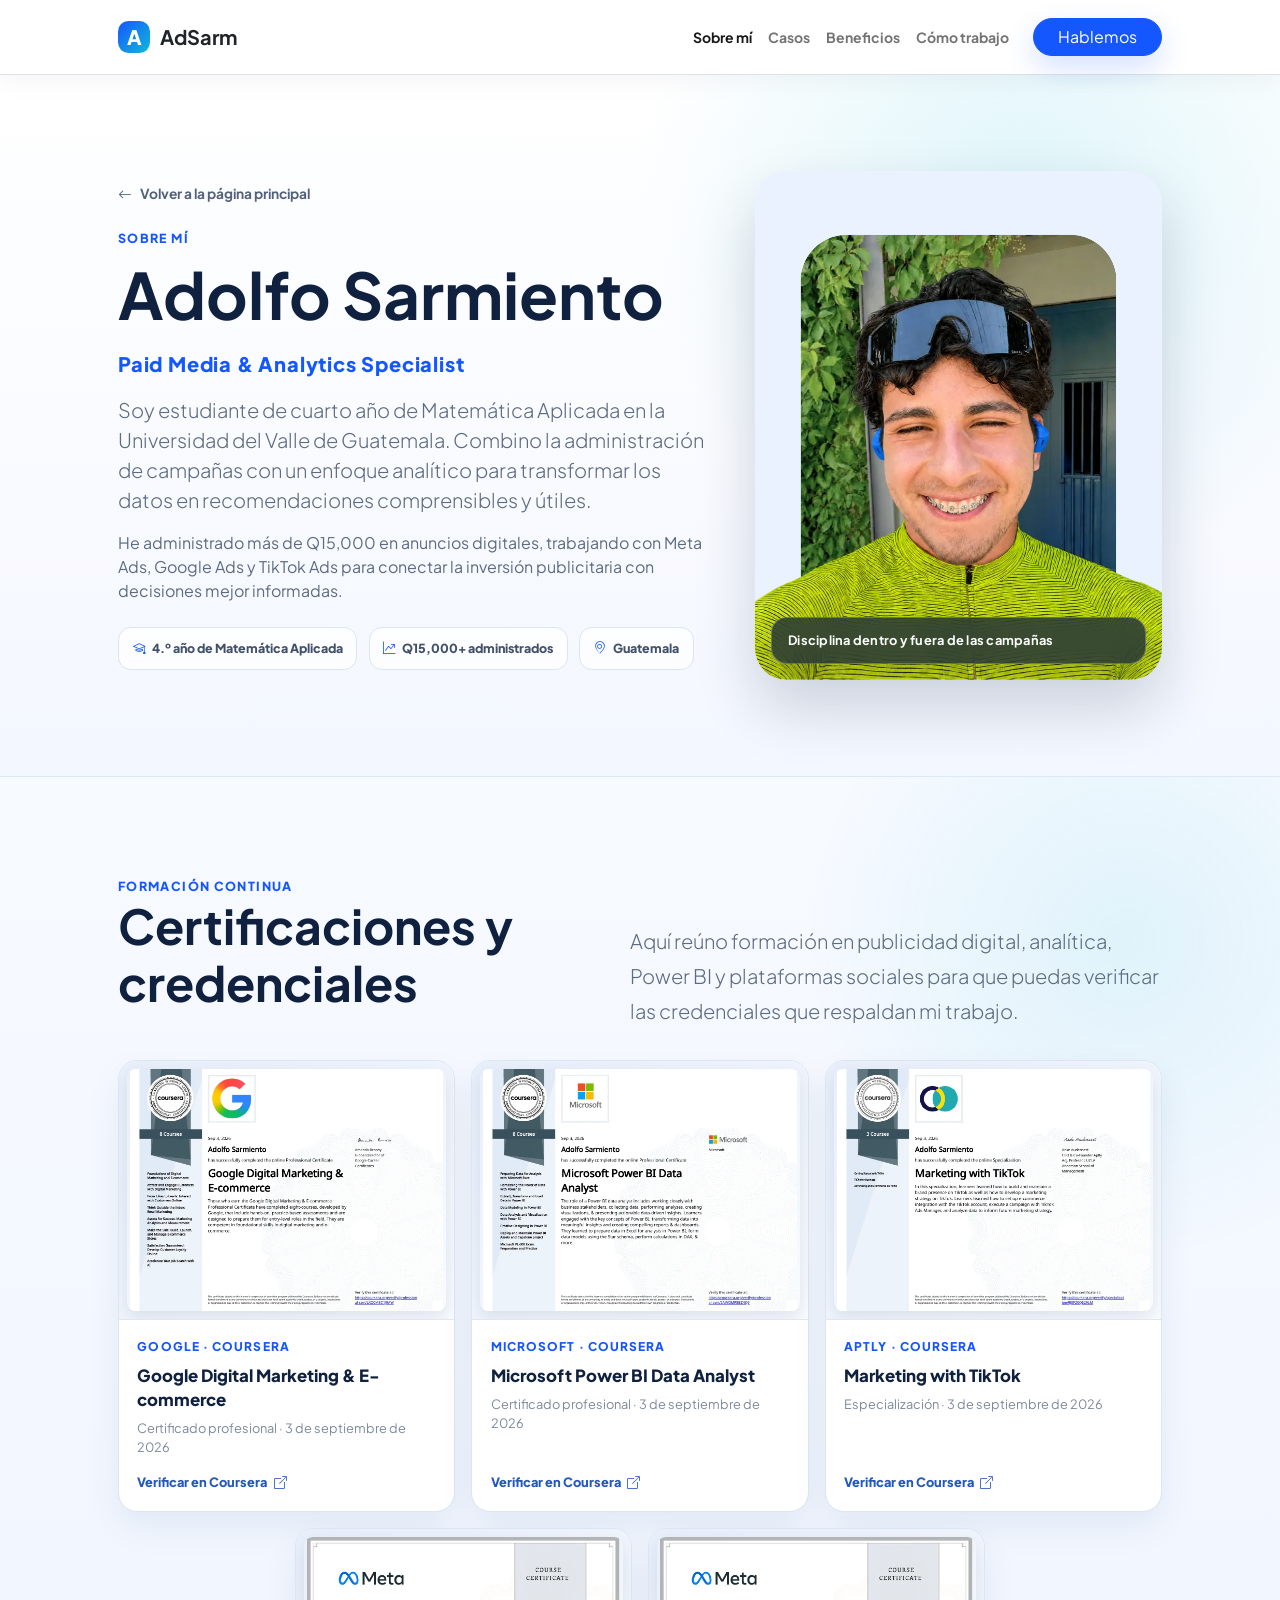
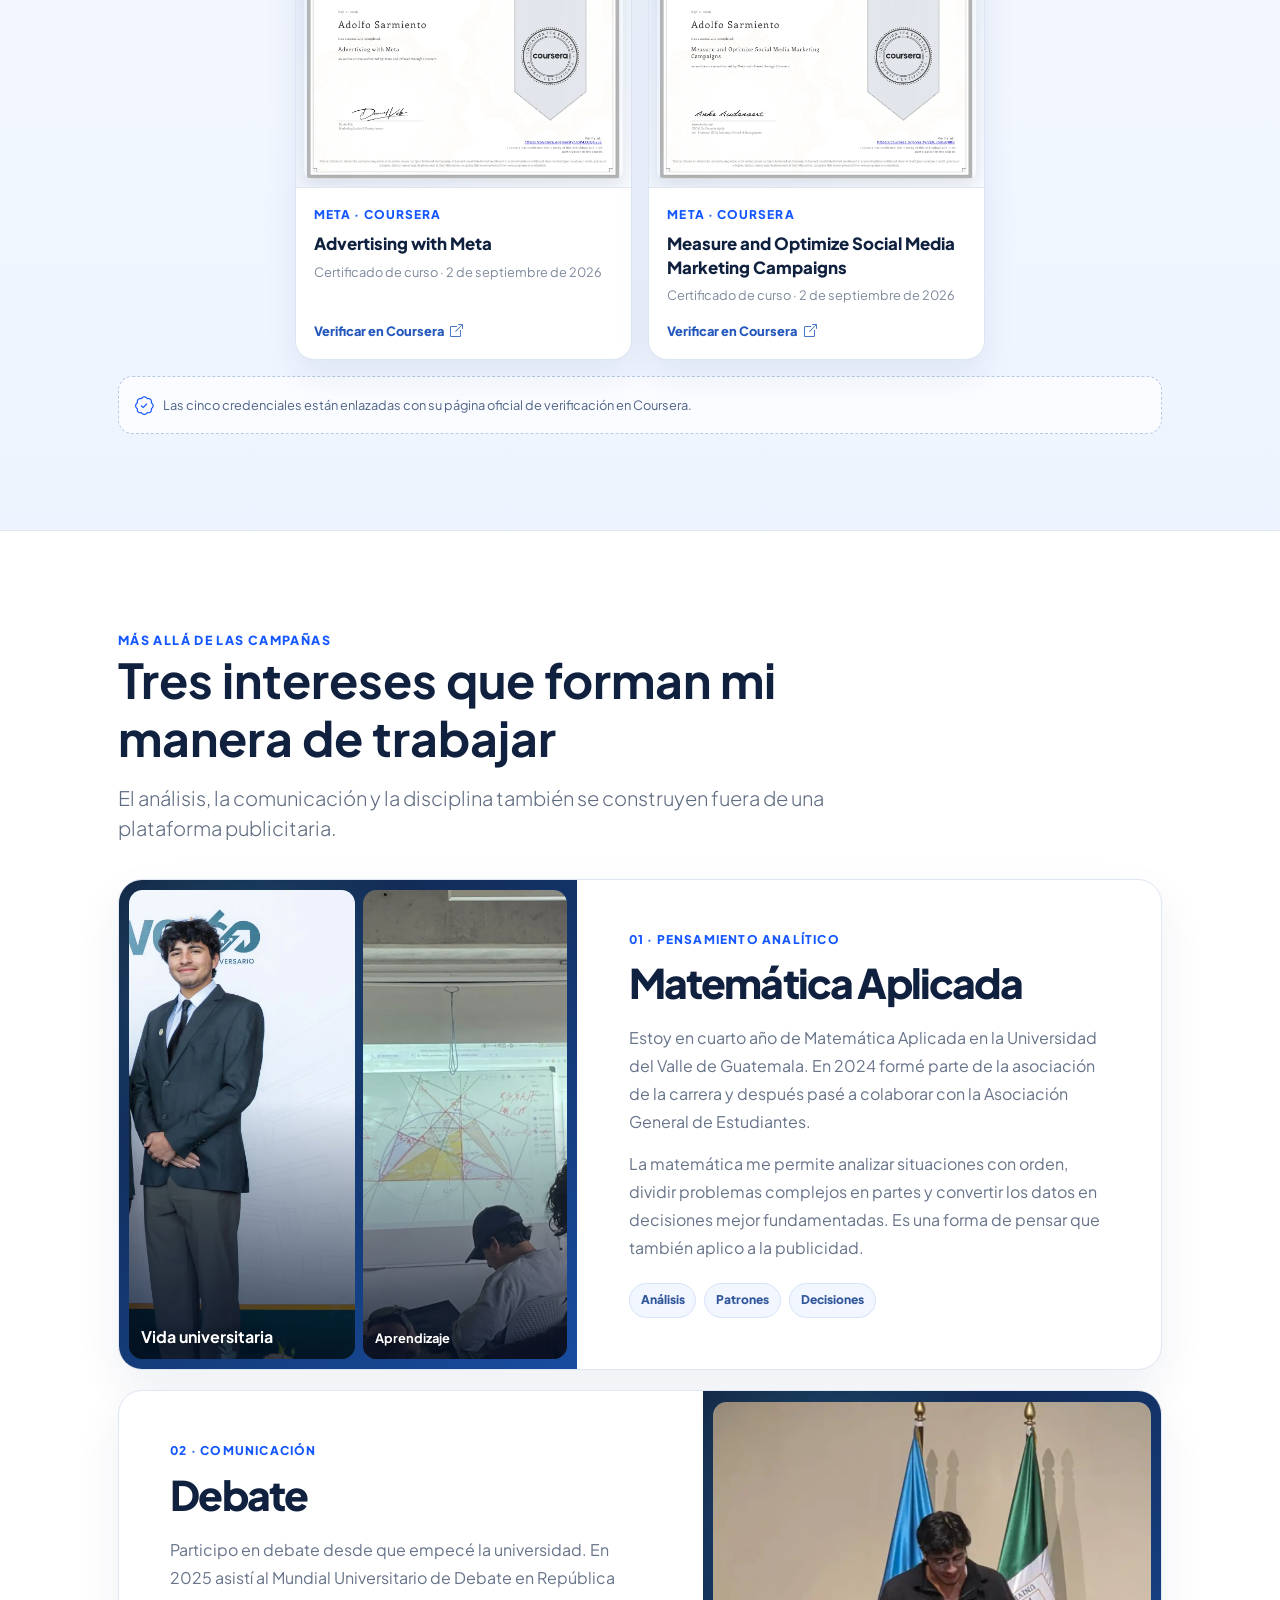
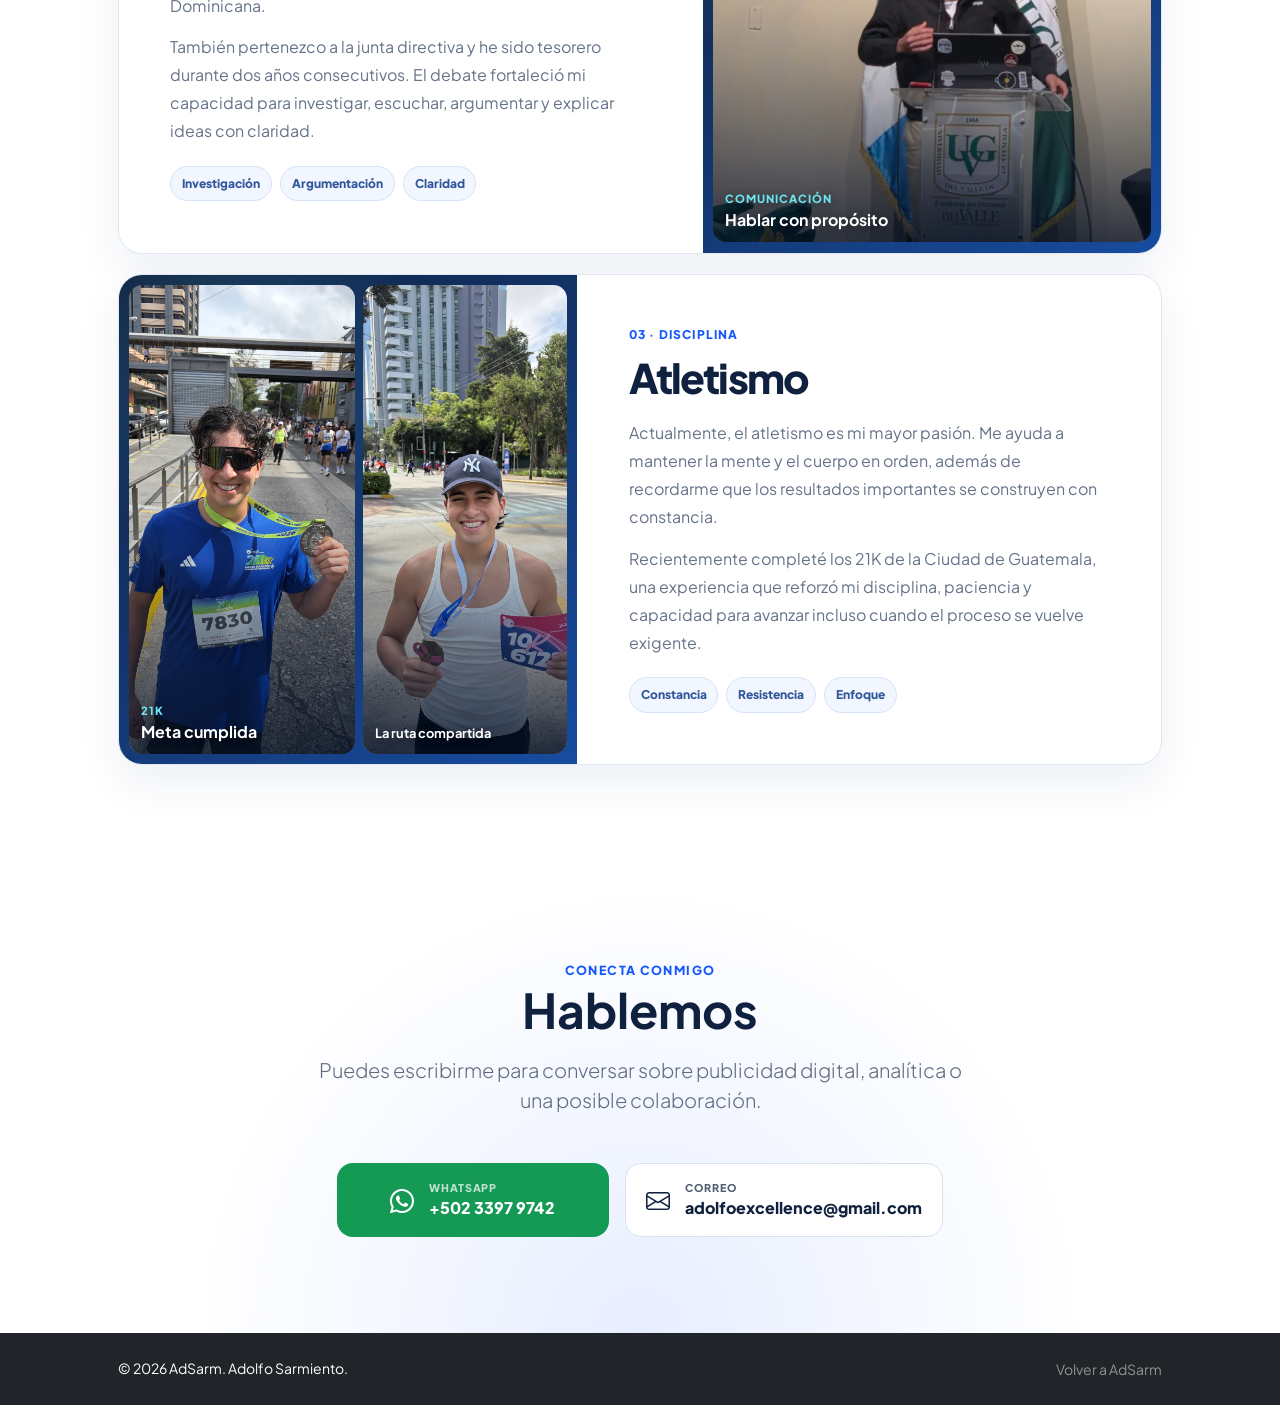
==== sobre-mi.html @ 0e74d07d "Add files via upload" ====
<!DOCTYPE html>
<html lang="es">
    <head>
        <meta charset="utf-8" />
        <meta name="viewport" content="width=device-width, initial-scale=1, shrink-to-fit=no" />
        <meta name="description" content="Conoce a Adolfo Sarmiento, estudiante de Matemática Aplicada y especialista en publicidad digital y analítica." />
        <meta name="author" content="Adolfo Sarmiento" />
        <meta name="theme-color" content="#153c8f" />
        <meta property="og:title" content="Sobre mí | Adolfo Sarmiento · AdSarm" />
        <meta property="og:description" content="Matemática aplicada, publicidad digital y análisis de datos para tomar mejores decisiones." />
        <meta property="og:type" content="profile" />
        <title>Sobre mí | Adolfo Sarmiento · AdSarm</title>
        <link rel="icon" type="image/x-icon" href="assets/favicon.ico" />
        <link rel="preconnect" href="https://fonts.googleapis.com" />
        <link rel="preconnect" href="https://fonts.gstatic.com" crossorigin />
        <link href="https://fonts.googleapis.com/css2?family=Plus+Jakarta+Sans:wght@400;500;600;700;800&amp;display=swap" rel="stylesheet" />
        <link href="https://cdn.jsdelivr.net/npm/bootstrap-icons@1.8.1/font/bootstrap-icons.css" rel="stylesheet" />
        <link href="css/styles.css" rel="stylesheet" />
    </head>
    <body class="d-flex flex-column h-100 service-site">
        <main class="flex-shrink-0">
            <nav class="navbar navbar-expand-lg navbar-light bg-white py-3 sticky-top border-bottom">
                <div class="container px-4 px-lg-5">
                    <a class="navbar-brand" href="index.html#inicio" aria-label="Ir al inicio">
                        <span class="brand-mark">A</span>
                        <span class="fw-bolder text-dark">AdSarm</span>
                    </a>
                    <button class="navbar-toggler" type="button" data-bs-toggle="collapse" data-bs-target="#mainNav" aria-controls="mainNav" aria-expanded="false" aria-label="Abrir navegación">
                        <span class="navbar-toggler-icon"></span>
                    </button>
                    <div class="collapse navbar-collapse" id="mainNav">
                        <ul class="navbar-nav ms-auto mb-2 mb-lg-0 small fw-bolder align-items-lg-center">
                            <li class="nav-item"><a class="nav-link active" href="sobre-mi.html" aria-current="page">Sobre mí</a></li>
                            <li class="nav-item"><a class="nav-link" href="index.html#casos">Casos</a></li>
                            <li class="nav-item"><a class="nav-link" href="index.html#beneficios">Beneficios</a></li>
                            <li class="nav-item"><a class="nav-link" href="index.html#metodo">Cómo trabajo</a></li>
                            <li class="nav-item ms-lg-3"><a class="btn btn-primary rounded-pill px-4" href="https://wa.me/50233979742?text=Hola%20Adolfo%2C%20quiero%20conversar%20sobre%20mis%20campañas." target="_blank" rel="noopener">Hablemos</a></li>
                        </ul>
                    </div>
                </div>
            </nav>

            <header class="about-page-hero">
                <div class="container px-4 px-lg-5 py-5">
                    <div class="row gx-5 gy-5 align-items-center py-lg-5">
                        <div class="col-lg-7">
                            <a class="back-link" href="index.html#sobre-mi"><i class="bi bi-arrow-left me-2"></i>Volver a la página principal</a>
                            <span class="section-kicker d-block mt-4 mb-2">Sobre mí</span>
                            <h1 class="display-3 fw-bolder mb-3">Adolfo Sarmiento</h1>
                            <p class="profile-role fs-5">Paid Media &amp; Analytics Specialist</p>
                            <p class="lead text-muted">Soy estudiante de cuarto año de Matemática Aplicada en la Universidad del Valle de Guatemala. Combino la administración de campañas con un enfoque analítico para transformar los datos en recomendaciones comprensibles y útiles.</p>
                            <p class="text-muted mb-4">He administrado más de Q15,000 en anuncios digitales, trabajando con Meta Ads, Google Ads y TikTok Ads para conectar la inversión publicitaria con decisiones mejor informadas.</p>
                            <div class="about-facts">
                                <span><i class="bi bi-mortarboard"></i> 4.º año de Matemática Aplicada</span>
                                <span><i class="bi bi-graph-up-arrow"></i> Q15,000+ administrados</span>
                                <span><i class="bi bi-geo-alt"></i> Guatemala</span>
                            </div>
                        </div>
                        <div class="col-lg-5">
                            <div class="portrait-photo">
                                <img src="assets/adolfo-portada.webp" width="1000" height="1000" alt="Adolfo Sarmiento sonriendo con indumentaria deportiva" />
                                <div class="portrait-caption"><span>Disciplina dentro y fuera de las campañas</span></div>
                            </div>
                        </div>
                    </div>
                </div>
            </header>

            <section class="py-5 certifications-section" id="certificaciones">
                <div class="container px-4 px-lg-5 py-lg-5">
                    <div class="certifications-heading">
                        <div>
                            <span class="section-kicker">Formación continua</span>
                            <h2 class="display-5 fw-bolder mb-3">Certificaciones y credenciales</h2>
                        </div>
                        <p class="lead text-muted mb-0">Aquí reúno formación en publicidad digital, analítica, Power BI y plataformas sociales para que puedas verificar las credenciales que respaldan mi trabajo.</p>
                    </div>

                    <div class="certification-grid" aria-label="Certificaciones profesionales de Adolfo Sarmiento">
                        <article class="certification-card">
                            <a class="certificate-preview" href="https://coursera.org/verify/professional-cert/LXO0M3C1J9AW" target="_blank" rel="noopener noreferrer" aria-label="Verificar Google Digital Marketing y E-commerce en Coursera">
                                <img src="assets/certificado-google-marketing.webp" width="1210" height="935" loading="lazy" decoding="async" alt="Certificado profesional Google Digital Marketing y E-commerce otorgado a Adolfo Sarmiento" />
                            </a>
                            <div class="certification-card-copy"><small>GOOGLE · COURSERA</small><h3>Google Digital Marketing &amp; E-commerce</h3><p>Certificado profesional · 3 de septiembre de 2026</p><a href="https://coursera.org/verify/professional-cert/LXO0M3C1J9AW" target="_blank" rel="noopener noreferrer">Verificar en Coursera <i class="bi bi-box-arrow-up-right"></i></a></div>
                        </article>
                        <article class="certification-card">
                            <a class="certificate-preview" href="https://coursera.org/verify/professional-cert/2AWOMR5BZ4Q9" target="_blank" rel="noopener noreferrer" aria-label="Verificar Microsoft Power BI Data Analyst en Coursera">
                                <img src="assets/certificado-microsoft-power-bi.webp" width="1210" height="935" loading="lazy" decoding="async" alt="Certificado profesional Microsoft Power BI Data Analyst otorgado a Adolfo Sarmiento" />
                            </a>
                            <div class="certification-card-copy"><small>MICROSOFT · COURSERA</small><h3>Microsoft Power BI Data Analyst</h3><p>Certificado profesional · 3 de septiembre de 2026</p><a href="https://coursera.org/verify/professional-cert/2AWOMR5BZ4Q9" target="_blank" rel="noopener noreferrer">Verificar en Coursera <i class="bi bi-box-arrow-up-right"></i></a></div>
                        </article>
                        <article class="certification-card">
                            <a class="certificate-preview" href="https://coursera.org/verify/specialization/9J0F20Q629LM" target="_blank" rel="noopener noreferrer" aria-label="Verificar Marketing with TikTok en Coursera">
                                <img src="assets/certificado-tiktok-marketing.webp" width="1210" height="935" loading="lazy" decoding="async" alt="Certificado de especialización Marketing with TikTok otorgado a Adolfo Sarmiento" />
                            </a>
                            <div class="certification-card-copy"><small>APTLY · COURSERA</small><h3>Marketing with TikTok</h3><p>Especialización · 3 de septiembre de 2026</p><a href="https://coursera.org/verify/specialization/9J0F20Q629LM" target="_blank" rel="noopener noreferrer">Verificar en Coursera <i class="bi bi-box-arrow-up-right"></i></a></div>
                        </article>
                        <article class="certification-card">
                            <a class="certificate-preview" href="https://coursera.org/verify/7DP43XIQUY82" target="_blank" rel="noopener noreferrer" aria-label="Verificar Advertising with Meta en Coursera">
                                <img src="assets/certificado-meta-advertising.webp" width="1210" height="935" loading="lazy" decoding="async" alt="Certificado Advertising with Meta otorgado a Adolfo Sarmiento" />
                            </a>
                            <div class="certification-card-copy"><small>META · COURSERA</small><h3>Advertising with Meta</h3><p>Certificado de curso · 2 de septiembre de 2026</p><a href="https://coursera.org/verify/7DP43XIQUY82" target="_blank" rel="noopener noreferrer">Verificar en Coursera <i class="bi bi-box-arrow-up-right"></i></a></div>
                        </article>
                        <article class="certification-card">
                            <a class="certificate-preview" href="https://coursera.org/verify/ZJXCR6BGQ8BB" target="_blank" rel="noopener noreferrer" aria-label="Verificar Measure and Optimize Social Media Marketing Campaigns en Coursera">
                                <img src="assets/certificado-meta-optimizacion.webp" width="1210" height="935" loading="lazy" decoding="async" alt="Certificado Measure and Optimize Social Media Marketing Campaigns otorgado a Adolfo Sarmiento" />
                            </a>
                            <div class="certification-card-copy"><small>META · COURSERA</small><h3>Measure and Optimize Social Media Marketing Campaigns</h3><p>Certificado de curso · 2 de septiembre de 2026</p><a href="https://coursera.org/verify/ZJXCR6BGQ8BB" target="_blank" rel="noopener noreferrer">Verificar en Coursera <i class="bi bi-box-arrow-up-right"></i></a></div>
                        </article>
                    </div>
                    <div class="certification-note"><i class="bi bi-patch-check"></i><span>Las cinco credenciales están enlazadas con su página oficial de verificación en Coursera.</span></div>
                </div>
            </section>

            <section class="py-5 interests-section" id="intereses">
                <div class="container px-4 px-lg-5 py-lg-5">
                    <div class="interests-heading">
                        <span class="section-kicker">Más allá de las campañas</span>
                        <h2 class="display-5 fw-bolder mb-3">Tres intereses que forman mi manera de trabajar</h2>
                        <p class="lead text-muted mb-0">El análisis, la comunicación y la disciplina también se construyen fuera de una plataforma publicitaria.</p>
                    </div>

                    <div class="interest-stories">
                        <article class="interest-story">
                            <div class="interest-gallery interest-gallery-split" aria-label="Galería de Matemática Aplicada">
                                <figure class="interest-gallery-item interest-gallery-main interest-gallery-math-event">
                                    <img src="assets/interes-matematica-evento.webp" width="1020" height="1800" loading="lazy" decoding="async" alt="Adolfo Sarmiento durante una actividad universitaria" />
                                    <figcaption><strong>Vida universitaria</strong></figcaption>
                                </figure>
                                <figure class="interest-gallery-item interest-gallery-inset interest-gallery-math-class">
                                    <img src="assets/interes-matematica-clase.webp" width="812" height="1505" loading="lazy" decoding="async" alt="Adolfo Sarmiento en una clase universitaria con un pizarrón matemático al fondo" />
                                    <figcaption><strong>Aprendizaje</strong></figcaption>
                                </figure>
                            </div>
                            <div class="interest-story-copy">
                                <span class="interest-index">01 · PENSAMIENTO ANALÍTICO</span>
                                <h3>Matemática Aplicada</h3>
                                <p>Estoy en cuarto año de Matemática Aplicada en la Universidad del Valle de Guatemala. En 2024 formé parte de la asociación de la carrera y después pasé a colaborar con la Asociación General de Estudiantes.</p>
                                <p>La matemática me permite analizar situaciones con orden, dividir problemas complejos en partes y convertir los datos en decisiones mejor fundamentadas. Es una forma de pensar que también aplico a la publicidad.</p>
                                <div class="interest-tags"><span>Análisis</span><span>Patrones</span><span>Decisiones</span></div>
                            </div>
                        </article>

                        <article class="interest-story interest-story-reverse">
                            <div class="interest-gallery interest-gallery-single interest-gallery-debate" aria-label="Fotografía de Debate">
                                <figure class="interest-gallery-item interest-gallery-main">
                                    <img src="assets/interes-debate.webp" width="827" height="1402" loading="lazy" decoding="async" alt="Adolfo Sarmiento hablando desde un podio en una actividad universitaria" />
                                    <figcaption><small>COMUNICACIÓN</small><strong>Hablar con propósito</strong></figcaption>
                                </figure>
                            </div>
                            <div class="interest-story-copy">
                                <span class="interest-index">02 · COMUNICACIÓN</span>
                                <h3>Debate</h3>
                                <p>Participo en debate desde que empecé la universidad. En 2025 asistí al Mundial Universitario de Debate en República Dominicana.</p>
                                <p>También pertenezco a la junta directiva y he sido tesorero durante dos años consecutivos. El debate fortaleció mi capacidad para investigar, escuchar, argumentar y explicar ideas con claridad.</p>
                                <div class="interest-tags"><span>Investigación</span><span>Argumentación</span><span>Claridad</span></div>
                            </div>
                        </article>

                        <article class="interest-story">
                            <div class="interest-gallery interest-gallery-split interest-gallery-athletics" aria-label="Galería de Atletismo">
                                <figure class="interest-gallery-item interest-gallery-main">
                                    <img src="assets/interes-atletismo.webp" width="1350" height="1800" loading="lazy" decoding="async" alt="Adolfo Sarmiento con su medalla después de completar una carrera de 21 kilómetros" />
                                    <figcaption><small>21K</small><strong>Meta cumplida</strong></figcaption>
                                </figure>
                                <figure class="interest-gallery-item interest-gallery-inset">
                                    <img src="assets/interes-atletismo-carrera.webp" width="1350" height="1800" loading="lazy" decoding="async" alt="Otro momento de la experiencia compartida durante la carrera" />
                                    <figcaption><strong>La ruta compartida</strong></figcaption>
                                </figure>
                            </div>
                            <div class="interest-story-copy">
                                <span class="interest-index">03 · DISCIPLINA</span>
                                <h3>Atletismo</h3>
                                <p>Actualmente, el atletismo es mi mayor pasión. Me ayuda a mantener la mente y el cuerpo en orden, además de recordarme que los resultados importantes se construyen con constancia.</p>
                                <p>Recientemente completé los 21K de la Ciudad de Guatemala, una experiencia que reforzó mi disciplina, paciencia y capacidad para avanzar incluso cuando el proceso se vuelve exigente.</p>
                                <div class="interest-tags"><span>Constancia</span><span>Resistencia</span><span>Enfoque</span></div>
                            </div>
                        </article>
                    </div>
                </div>
            </section>

            <section class="py-5 contact-section">
                <div class="container px-4 px-lg-5 py-lg-5 text-center">
                    <span class="section-kicker">Conecta conmigo</span>
                    <h2 class="display-5 fw-bolder mb-3">Hablemos</h2>
                    <p class="lead text-muted mx-auto mb-5 contact-copy">Puedes escribirme para conversar sobre publicidad digital, analítica o una posible colaboración.</p>
                    <div class="d-flex flex-column flex-md-row justify-content-center gap-3">
                        <a class="contact-button whatsapp" href="https://wa.me/50233979742?text=Hola%20Adolfo%2C%20quiero%20conversar%20contigo." target="_blank" rel="noopener"><i class="bi bi-whatsapp"></i><span><small>WhatsApp</small>+502 3397 9742</span></a>
                        <a class="contact-button email" href="mailto:adolfoexcellence@gmail.com"><i class="bi bi-envelope"></i><span><small>Correo</small>adolfoexcellence@gmail.com</span></a>
                    </div>
                </div>
            </section>
        </main>

        <footer class="bg-dark text-white py-4 mt-auto">
            <div class="container px-4 px-lg-5">
                <div class="row align-items-center justify-content-between flex-column flex-sm-row gap-3">
                    <div class="col-auto"><div class="small m-0">© 2026 AdSarm. Adolfo Sarmiento.</div></div>
                    <div class="col-auto"><a class="small text-white-50 footer-link" href="index.html#inicio">Volver a AdSarm</a></div>
                </div>
            </div>
        </footer>
        <script src="https://cdn.jsdelivr.net/npm/bootstrap@5.2.3/dist/js/bootstrap.bundle.min.js"></script>
        <script src="js/scripts.js"></script>
    </body>
</html>
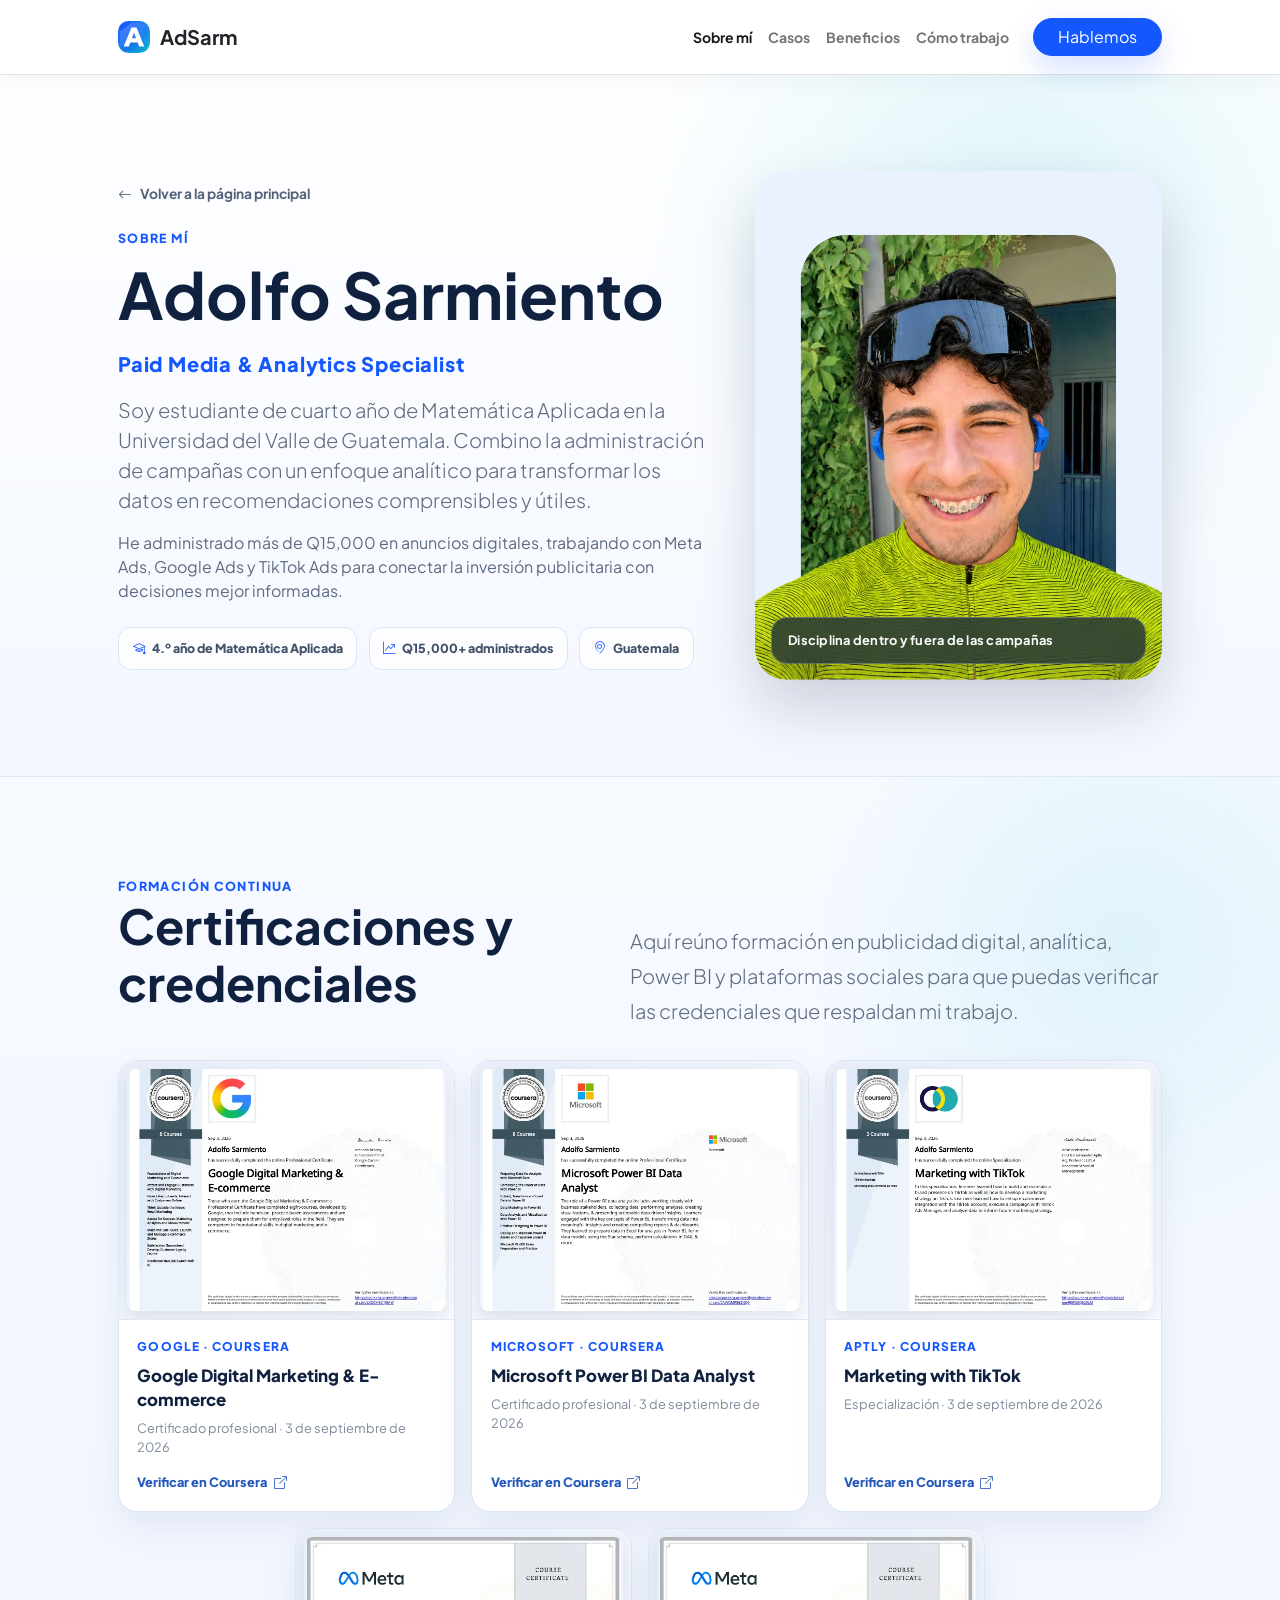
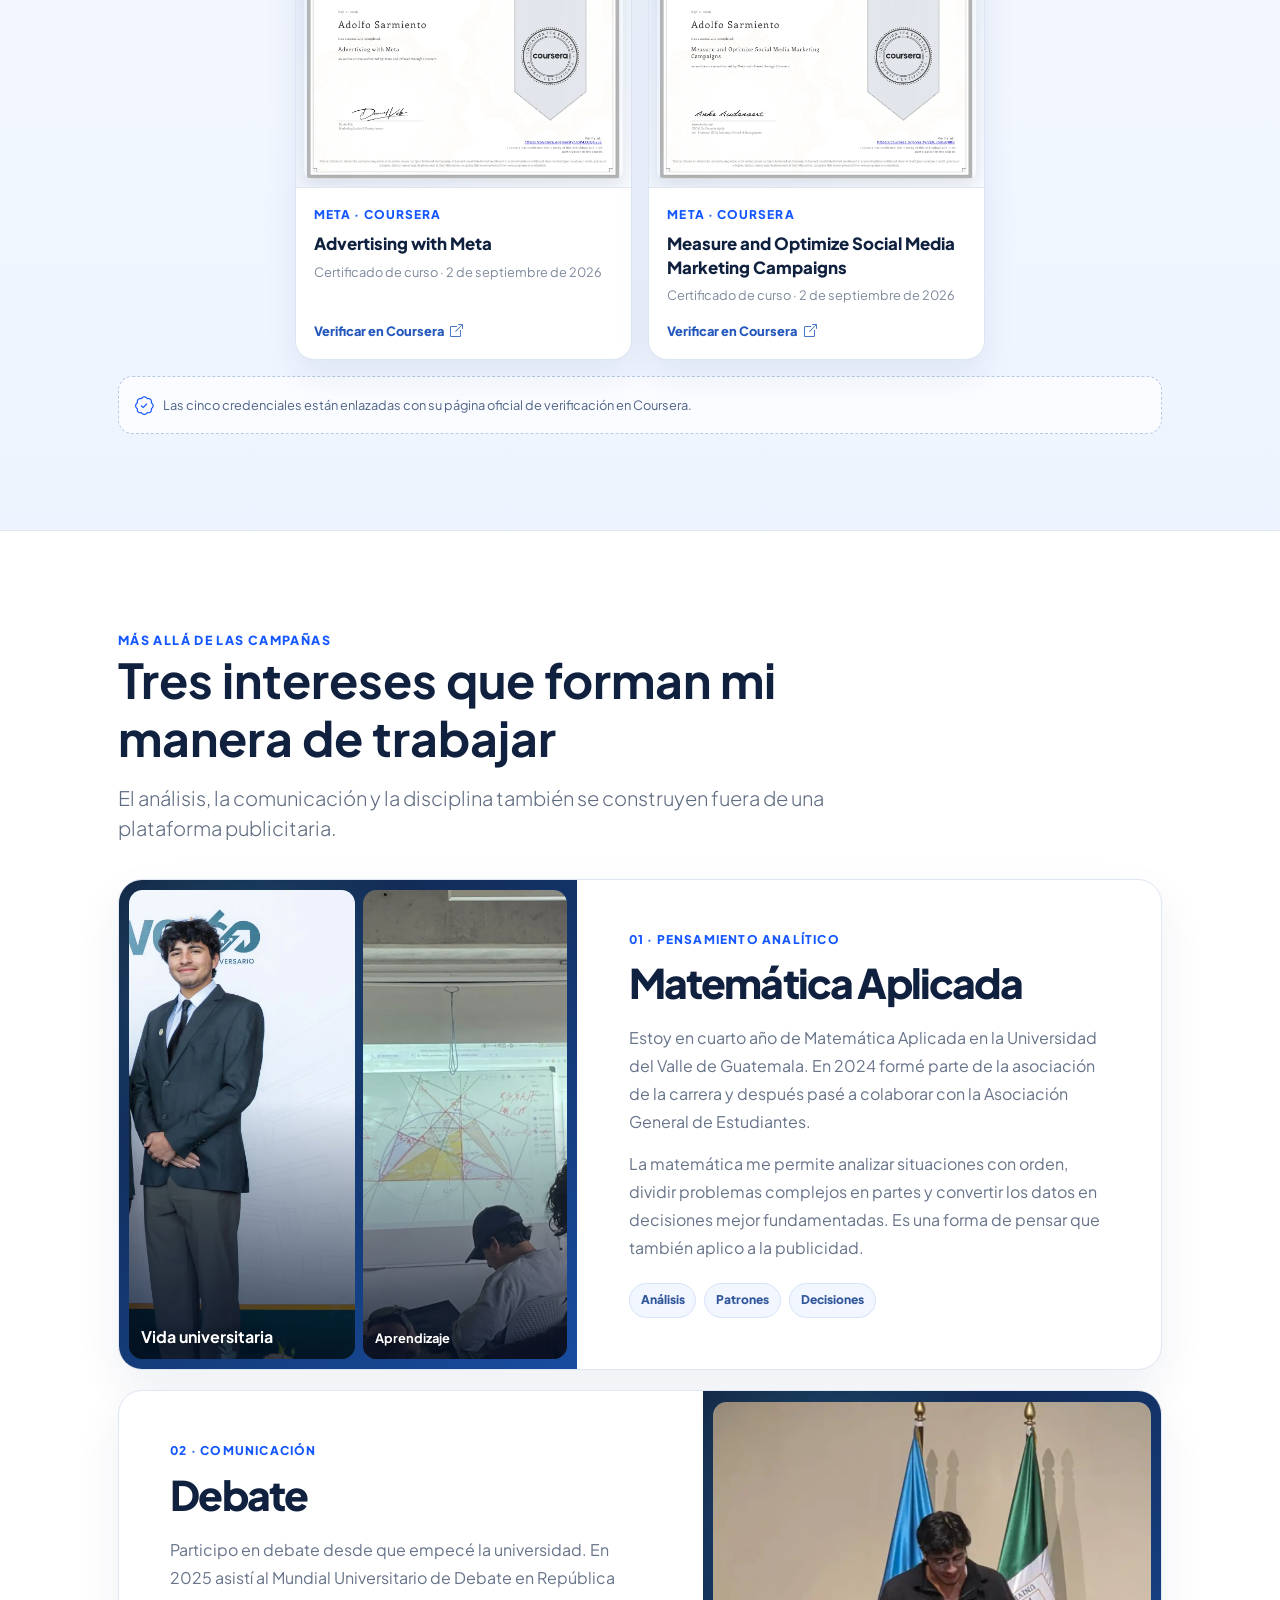
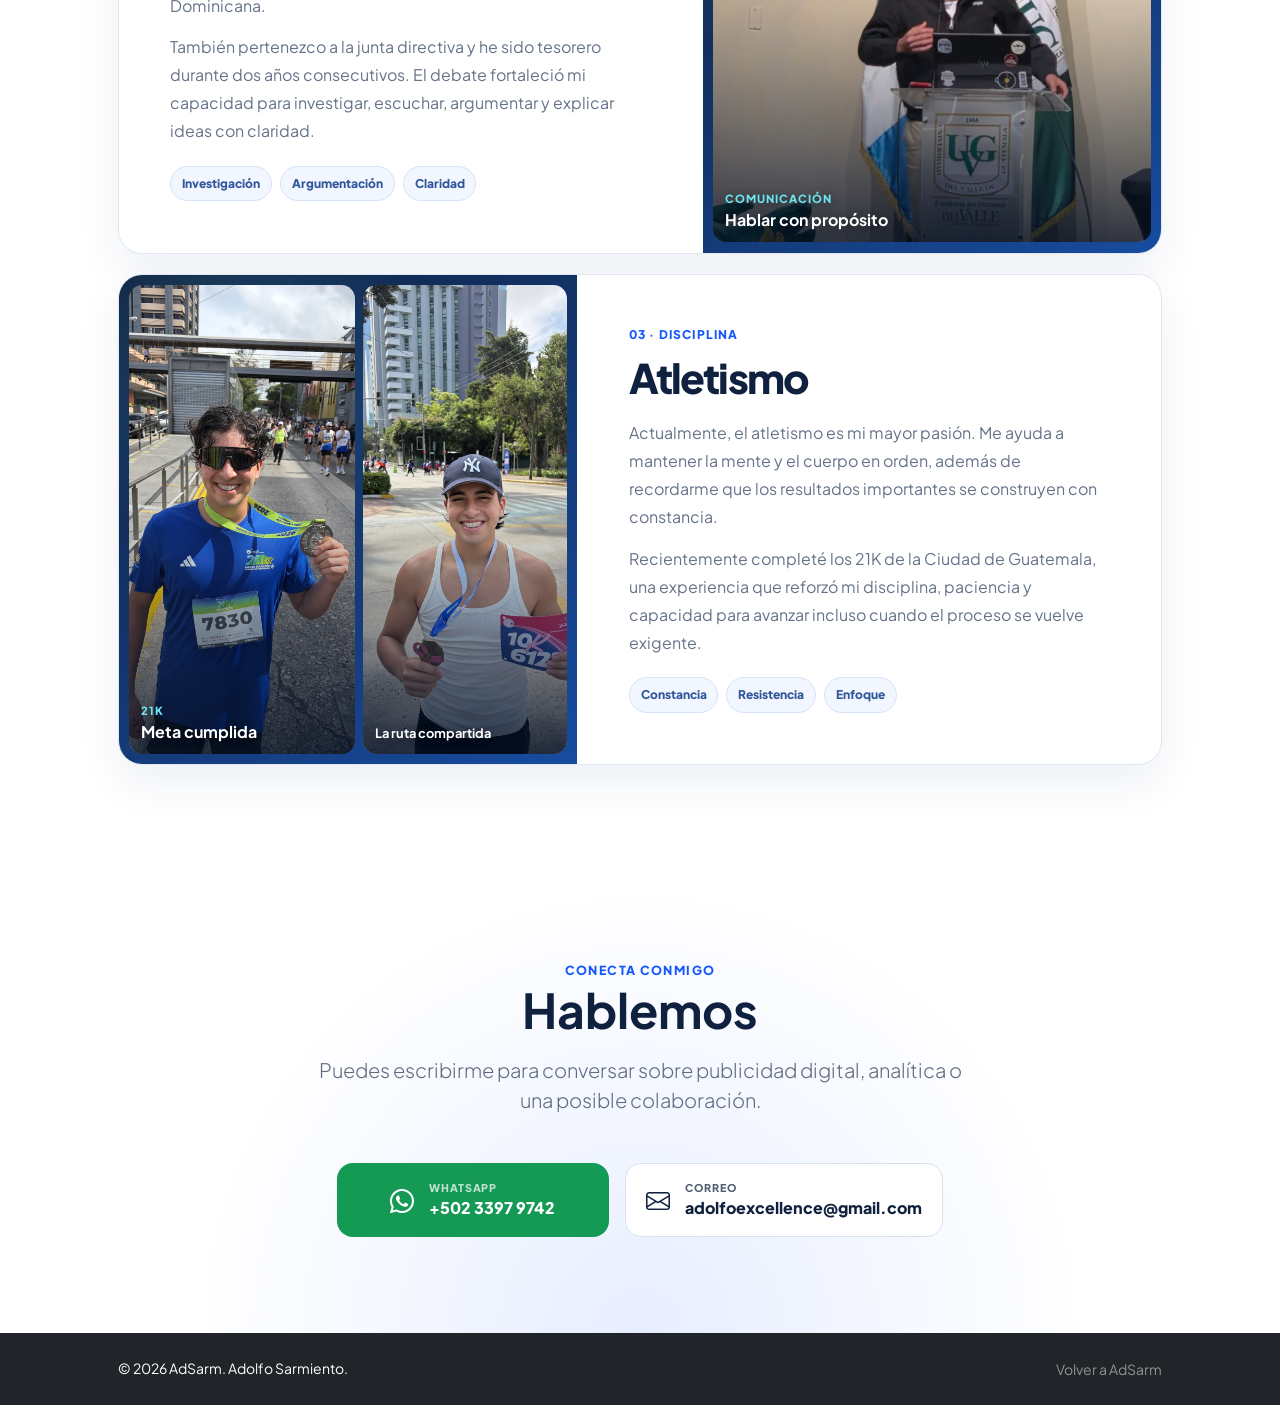
==== commit 7bf1d4a6: "Add favicon and update navbar brand image" ====
--- a/sobre-mi.html
+++ b/sobre-mi.html
@@ -1,6 +1,9 @@
 <!DOCTYPE html>
 <html lang="es">
     <head>
+        <link rel="icon" href="assets/favicon.ico?v=3" sizes="any">
+        <link rel="icon" type="image/svg+xml" href="assets/adsarm-icon.svg?v=3">
+        <link rel="apple-touch-icon" href="assets/apple-touch-icon.png?v=3">
         <meta charset="utf-8" />
         <meta name="viewport" content="width=device-width, initial-scale=1, shrink-to-fit=no" />
         <meta name="description" content="Conoce a Adolfo Sarmiento, estudiante de Matemática Aplicada y especialista en publicidad digital y analítica." />
@@ -22,7 +25,7 @@
             <nav class="navbar navbar-expand-lg navbar-light bg-white py-3 sticky-top border-bottom">
                 <div class="container px-4 px-lg-5">
                     <a class="navbar-brand" href="index.html#inicio" aria-label="Ir al inicio">
-                        <span class="brand-mark">A</span>
+                        <img   class="brand-mark"   src="assets/adsarm-icon.svg"   width="32"   height="32"   alt=""   aria-hidden="true" >
                         <span class="fw-bolder text-dark">AdSarm</span>
                     </a>
                     <button class="navbar-toggler" type="button" data-bs-toggle="collapse" data-bs-target="#mainNav" aria-controls="mainNav" aria-expanded="false" aria-label="Abrir navegación">
